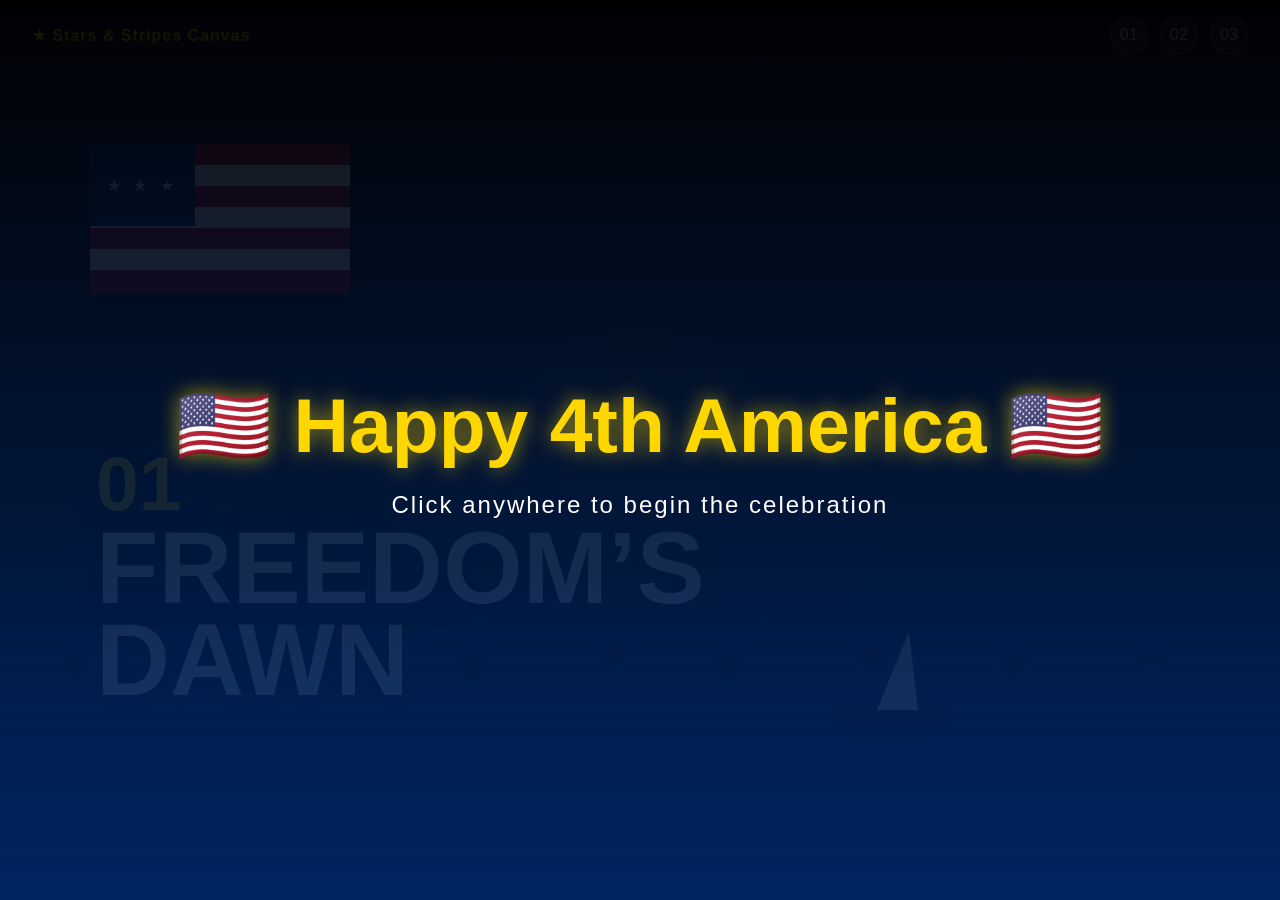
==== index.html @ 4fe8232c "Merge partner's welcome screen with my fixes" ====
<!DOCTYPE html>
<html lang="en">
<head>
  <meta charset="UTF-8" />
  <meta name="viewport" content="width=device-width, initial-scale=1.0" />
  <title>Fireworks Over the Harbor</title>
  <link rel="stylesheet" href="stars-and-stripes.css" />
</head>
<body>

  <div id="welcome-screen">
    <div class="welcome-content">
        <h1>🇺🇸 Happy 4th America 🇺🇸</h1>
        <p>Click anywhere to begin the celebration</p>
    </div>
</div>

  <audio id="bgMusic" loop>
    <source src="assets/music/happy_bday_usa.mp3" type="audio/mpeg">
</audio>

<script>

const welcome = document.getElementById("welcome-screen");
const music = document.getElementById("bgMusic");

welcome.addEventListener("click", () => {

    music.play();

    welcome.classList.add("hidden");

    setTimeout(() => {
        welcome.remove();
    }, 800);

});

</script>
<script>
window.addEventListener("load", () => {
    document.body.addEventListener("click", () => {
        const music = document.getElementById("bgMusic");
        music.play();
    }, { once: true });
});
</script>

  <header class="top-bar">
    <a href="#page1" class="logo">★ Stars & Stripes Canvas</a>

    <nav>
      <a href="#page1" aria-label="Go to Freedom's Dawn">01</a>
      <a href="#page2" aria-label="Go to Patriot's Plaza">02</a>
      <a href="#page3" aria-label="Go to United We Stand">03</a>
    </nav>
  </header>

  <main class="storybook">

    <section id="page1" class="scene dawn">
      <video class="bg-video" autoplay muted loop playsinline>
        <source src="assets/images/fireworks.mp4" type="video/mp4" />
      </video>

      <div class="dark-overlay"></div>
      <div class="stars"></div>
      <div class="flag"></div>
      <div class="water"></div>
      <div class="boat boat-one"></div>
      <div class="crowd"></div>

      <div class="scene-title left-title">
        <span>01</span>
        <h1>Freedom’s Dawn</h1>
      </div>
    </section>

    <section id="page2" class="scene plaza">
      <video class="bg-video" autoplay muted loop playsinline>
        <source src="assets/images/fireworks.mp4" type="video/mp4" />
      </video>

      <div class="dark-overlay"></div>
      <div class="stars"></div>

      <div class="smoke smoke-one"></div>
      <div class="smoke smoke-two"></div>

      <div class="skyline"></div>
      <div class="water reflection-water"></div>

      <div class="boat boat-two"></div>
      <div class="boat boat-three"></div>

      <div class="crowd dancing"></div>

      <div class="scene-title center-title">
        <span>02</span>
        <h1>Patriot’s Plaza</h1>
      </div>
    </section>

    <section id="page3" class="scene unity">
      <video class="bg-video" autoplay muted loop playsinline>
        <source src="assets/images/fireworks.mp4" type="video/mp4" />
      </video>

      <div class="dark-overlay"></div>
      <div class="stars"></div>
      <div class="flag-bg"></div>
      <div class="sparklers"></div>
      <div class="crowd dancing"></div>

      <div class="scene-title right-title">
        <span>03</span>
        <h1>United We Stand</h1>
        <a href="#page1">Restart ★</a>
      </div>

      <footer>
        Built with HTML & CSS 
      </footer>
    </section>

  </main>

</body>
</html>
---- stars-and-stripes.css ----
:root {
  --patriot-blue: #002868;
  --liberty-red: #BF0A30;
  --star-gold: #FFD700;
  --cannon-smoke: #1A1A2E;
  --parchment: #F5F0E8;
  --white: #ffffff;
  --dark-water: #050817;
}

* {
  box-sizing: border-box;
  margin: 0;
  padding: 0;
}

html {
  scroll-behavior: smooth;
}

body {
  font-family: "Segoe UI", Arial, sans-serif;
  background: var(--cannon-smoke);
  color: var(--parchment);
  overflow: hidden;
}

/* Top bar */

.top-bar {
  position: fixed;
  top: 0;
  left: 0;
  z-index: 100;
  width: 100%;
  padding: 1rem 2rem;
  display: flex;
  justify-content: space-between;
  align-items: center;
  background: linear-gradient(
    to bottom,
    rgba(5, 8, 23, 0.9),
    rgba(5, 8, 23, 0)
  );
}

.logo {
  color: var(--star-gold);
  text-decoration: none;
  font-weight: 800;
  letter-spacing: 1px;
}

nav {
  display: flex;
  gap: 0.75rem;
}

nav a {
  width: 38px;
  height: 38px;
  display: grid;
  place-items: center;
  color: var(--white);
  text-decoration: none;
  border: 1px solid rgba(255, 255, 255, 0.35);
  border-radius: 50%;
  background: rgba(255, 255, 255, 0.1);
  transition: 0.3s;
}

nav a:hover,
nav a:focus {
  background: var(--liberty-red);
  outline: 2px solid var(--star-gold);
}

/* Horizontal scroll storybook */

.storybook {
  display: flex;
  width: 300vw;
  height: 100vh;
  overflow-x: auto;
  overflow-y: hidden;
  scroll-snap-type: x mandatory;
}

.scene {
  position: relative;
  width: 100vw;
  height: 100vh;
  flex-shrink: 0;
  scroll-snap-align: start;
  overflow: hidden;
}

/* Full-page video background */

.bg-video {
  position: absolute;
  inset: 0;
  z-index: 1;
  width: 100%;
  height: 100%;
  object-fit: cover;
}

.dark-overlay {
  position: absolute;
  inset: 0;
  z-index: 2;
  background:
    radial-gradient(circle at center, rgba(255, 215, 0, 0.08), transparent 35%),
    linear-gradient(to bottom, rgba(2, 4, 12, 0.25), rgba(2, 4, 12, 0.75));
}

/* Big scene titles */

.scene-title {
  position: absolute;
  z-index: 50;
  max-width: 650px;
  padding: 2rem;
  text-shadow: 0 5px 25px rgba(0, 0, 0, 0.9);
}

.scene-title span {
  display: block;
  color: var(--star-gold);
  font-size: clamp(2.5rem, 6vw, 5rem);
  font-weight: 900;
  line-height: 1;
}

.scene-title h1 {
  color: var(--white);
  font-size: clamp(3rem, 8vw, 7rem);
  line-height: 0.9;
  text-transform: uppercase;
}

.left-title {
  left: 5%;
  bottom: 18%;
}

.center-title {
  left: 50%;
  top: 30%;
  transform: translateX(-50%);
  text-align: center;
}

.right-title {
  right: 5%;
  top: 28%;
  text-align: right;
}

/* Stars */

.stars {
  position: absolute;
  inset: 0;
  z-index: 5;
}

/* Smoke */

.smoke {
  position: absolute;
  z-index: 20;
  width: 190px;
  height: 80px;
  border-radius: 50%;
  background: rgba(245, 240, 232, 0.18);
  filter: blur(18px);
  animation: drift 8s infinite linear;
}

.smoke-one {
  top: 25%;
  left: 45%;
}

.smoke-two {
  top: 18%;
  left: 72%;
  animation-delay: 3s;
}

@keyframes drift {
  from {
    transform: translateX(0);
    opacity: 0.15;
  }

  50% {
    opacity: 0.4;
  }

  to {
    transform: translateX(160px);
    opacity: 0;
  }
}

/* Skyline */

.skyline {
  position: absolute;
  z-index: 15;
  left: 0;
  bottom: 28%;
  width: 100%;
  height: 210px;
  background-color: #070b1c;
  /* window lights — two offset grids baked into the same element,
     so they only ever show up inside the building shapes below */
  background-image:
    radial-gradient(circle 1.5px at center, var(--star-gold) 95%, transparent 100%),
    radial-gradient(circle 1.5px at center, var(--star-gold) 95%, transparent 100%);
  background-size: 30px 24px, 19px 32px;
  background-position: 6px 10px, 14px 4px;
  background-repeat: repeat;
  opacity: 0.9;
  /* jagged rooftops — this is what actually makes it read as a skyline
     instead of a rectangle. No more flat top edge, no more hard line. */
  clip-path: polygon(
    0% 100%, 0% 55%, 4% 55%, 4% 30%, 9% 30%, 9% 68%, 15% 68%, 15% 15%,
    21% 15%, 21% 50%, 27% 50%, 27% 25%, 33% 25%, 33% 72%, 40% 72%, 40% 40%,
    46% 40%, 46% 60%, 52% 60%, 52% 20%, 58% 20%, 58% 48%, 64% 48%, 64% 10%,
    70% 10%, 70% 55%, 76% 55%, 76% 35%, 83% 35%, 83% 65%, 89% 65%, 89% 45%,
    95% 45%, 95% 70%, 100% 70%, 100% 100%
  );
}

/* Harbor water */

.water {
  position: absolute;
  z-index: 30;
  left: 0;
  bottom: 0;
  width: 100%;
  height: 30%;
  background:
    linear-gradient(to bottom, rgba(0, 40, 104, 0.35), var(--dark-water)),
    repeating-linear-gradient(
      to bottom,
      rgba(255, 255, 255, 0.1) 0 2px,
      transparent 2px 16px
    );
  animation: shimmer 4s infinite linear;
}

.reflection-water::before {
  content: "";
  position: absolute;
  inset: 0;
  background:
    radial-gradient(ellipse at 45% 20%, rgba(255, 215, 0, 0.45), transparent 22%),
    radial-gradient(ellipse at 68% 25%, rgba(191, 10, 48, 0.4), transparent 25%),
    radial-gradient(ellipse at 82% 30%, rgba(59, 130, 246, 0.35), transparent 23%);
  filter: blur(7px);
  animation: reflectionPulse 2s infinite alternate;
}

@keyframes shimmer {
  from {
    background-position: 0 0;
  }

  to {
    background-position: 90px 45px;
  }
}

@keyframes reflectionPulse {
  from {
    opacity: 0.3;
    transform: scaleY(0.9);
  }

  to {
    opacity: 0.8;
    transform: scaleY(1.15);
  }
}

/* Boats */

.boat {
  position: absolute;
  z-index: 35;
  width: 120px;
  height: 32px;
  background: #03040a;
  border-radius: 0 0 50px 50px;
  animation: floatBoat 3s infinite ease-in-out;
}

.boat::before {
  content: "";
  position: absolute;
  bottom: 28px;
  left: 45px;
  border-left: 32px solid transparent;
  border-right: 9px solid transparent;
  border-bottom: 78px solid rgba(245, 240, 232, 0.9);
}

.boat-one {
  left: 65%;
  bottom: 18%;
}

.boat-two {
  left: 58%;
  bottom: 20%;
}

.boat-three {
  left: 78%;
  bottom: 17%;
  transform: scale(0.8);
  animation-delay: 1s;
}

@keyframes floatBoat {
  50% {
    transform: translateY(-8px);
  }
}

/* Crowd silhouettes */

.crowd {
  position: absolute;
  z-index: 40;
  left: 0;
  bottom: 22%;
  width: 100%;
  height: 120px;
  background:
    radial-gradient(circle at 6% 70%, #000 0 13px, transparent 14px),
    radial-gradient(circle at 12% 62%, #000 0 11px, transparent 12px),
    radial-gradient(circle at 19% 70%, #000 0 15px, transparent 16px),
    radial-gradient(circle at 28% 64%, #000 0 12px, transparent 13px),
    radial-gradient(circle at 37% 70%, #000 0 14px, transparent 15px),
    radial-gradient(circle at 48% 62%, #000 0 11px, transparent 12px),
    radial-gradient(circle at 57% 70%, #000 0 15px, transparent 16px),
    radial-gradient(circle at 68% 64%, #000 0 12px, transparent 13px),
    radial-gradient(circle at 79% 70%, #000 0 14px, transparent 15px),
    radial-gradient(circle at 90% 62%, #000 0 11px, transparent 12px);
}

.dancing {
  animation: dance 1.2s infinite ease-in-out;
}

@keyframes dance {
  50% {
    transform: translateY(-8px);
  }
}

/* Flag */

.flag {
  position: absolute;
  z-index: 45;
  left: 7%;
  top: 16%;
  width: 260px;
  height: 150px;
  background:
    linear-gradient(
      to bottom,
      var(--liberty-red) 0 14%,
      var(--white) 14% 28%,
      var(--liberty-red) 28% 42%,
      var(--white) 42% 56%,
      var(--liberty-red) 56% 70%,
      var(--white) 70% 84%,
      var(--liberty-red) 84% 100%
    );
  box-shadow: 0 15px 40px rgba(0, 0, 0, 0.5);
  animation: waveFlag 3s infinite ease-in-out;
}

.flag::before {
  content: "★ ★ ★";
  position: absolute;
  left: 0;
  top: 0;
  width: 105px;
  height: 82px;
  background: var(--patriot-blue);
  color: var(--white);
  display: grid;
  place-items: center;
  font-size: 1rem;
  letter-spacing: 4px;
}

.flag-bg {
  position: absolute;
  inset: 0;
  z-index: 4;
  opacity: 0.22;
  background:
    linear-gradient(
      135deg,
      rgba(191, 10, 48, 0.8) 0 12%,
      rgba(255, 255, 255, 0.45) 12% 24%,
      rgba(0, 40, 104, 0.8) 24% 36%,
      rgba(255, 255, 255, 0.45) 36% 48%,
      rgba(191, 10, 48, 0.8) 48% 60%,
      rgba(255, 255, 255, 0.45) 60% 72%,
      rgba(0, 40, 104, 0.8) 72% 100%
    );
  animation: waveFlag 5s infinite ease-in-out;
}

@keyframes waveFlag {
  50% {
    transform: skewY(-4deg) scale(1.04);
  }
}

/* Sparklers */

.sparklers {
  position: absolute;
  z-index: 42;
  left: 15%;
  bottom: 27%;
  width: 70%;
  height: 140px;
  background-image:
    radial-gradient(circle, var(--star-gold) 2px, transparent 4px),
    radial-gradient(circle, white 2px, transparent 4px),
    radial-gradient(circle, var(--liberty-red) 2px, transparent 4px);
  background-size: 45px 45px;
  animation: sparkle 1s infinite alternate;
}

@keyframes sparkle {
  from {
    opacity: 0.25;
    transform: scale(0.98);
  }

  to {
    opacity: 1;
    transform: scale(1.05);
  }
}

footer {
  position: absolute;
  z-index: 70;
  bottom: 1rem;
  width: 100%;
  text-align: center;
  color: var(--parchment);
  font-size: 0.9rem;
}

/* United We Stand Image */

.unity-image {
    position: absolute;
    left: 8%;
    bottom: 12%;
    z-index: 60;
}

.unity-image img {
    width: 350px;
    max-width: 40vw;
    border-radius: 18px;
    border: 4px solid white;
    box-shadow: 0 20px 40px rgba(0,0,0,.45);
    transition: transform .35s ease;
}

.unity-image img:hover {
    transform: scale(1.04);
}
/* Mobile */

@media (max-width: 750px) {
  .top-bar {
    padding: 0.8rem 1rem;
  }

  .logo {
    font-size: 0.85rem;
  }

  nav a {
    width: 32px;
    height: 32px;
    font-size: 0.8rem;
  }

  .scene-title {
    padding: 1rem;
  }

  .left-title,
  .center-title,
  .right-title {
    left: 5%;
    right: auto;
    top: auto;
    bottom: 18%;
    transform: none;
    text-align: left;
  }

  .flag {
    width: 190px;
    height: 110px;
  }

  .flag::before {
    width: 78px;
    height: 60px;
    font-size: 0.7rem;
  }

  .skyline {
    bottom: 30%;
  }

  .crowd {
    bottom: 24%;
  }

  .boat {
    transform: scale(0.7);
  }
}

/* Reduced motion */

@media (prefers-reduced-motion: reduce) {
  * {
    animation-duration: 0.01ms !important;
    animation-iteration-count: 1 !important;
    transition: none !important;
    scroll-behavior: auto !important;
  }

  .bg-video {
    animation: none;
  }
}
/* ===========================
   Welcome Screen
=========================== */

#welcome-screen {
    position: fixed;
    inset: 0;
    background: linear-gradient(
        rgba(0, 0, 0, .92),
        rgba(0, 40, 104, .92)
    );
    display: flex;
    justify-content: center;
    align-items: center;
    z-index: 9999;
    cursor: pointer;
    transition: opacity .8s ease;
}

.welcome-content {
    text-align: center;
    color: white;
    animation: pulseWelcome 2s infinite;
}

.welcome-content h1 {
    font-size: clamp(3rem, 6vw, 5.5rem);
    color: gold;
    margin-bottom: 20px;
    text-shadow: 0 0 20px rgba(255,215,0,.6);
}

.welcome-content p {
    font-size: 1.5rem;
    letter-spacing: 2px;
    color: white;
}

@keyframes pulseWelcome {

    0%,
    100% {
        transform: scale(1);
    }

    50% {
        transform: scale(1.05);
    }
}

#welcome-screen.hidden {
    opacity: 0;
    pointer-events: none;
}
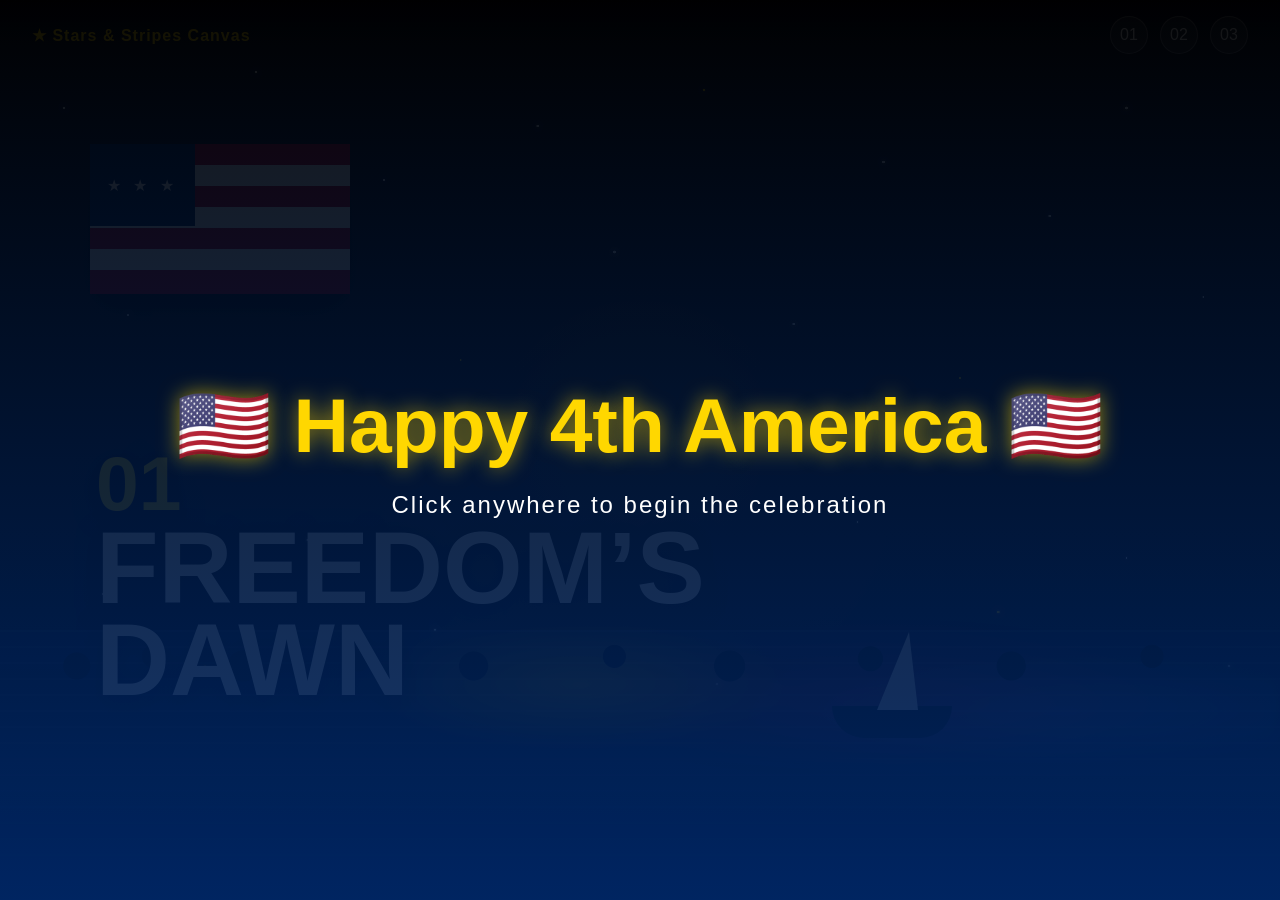
==== commit bec79283: "smoke and stars updated" ====
--- a/index.html
+++ b/index.html
@@ -66,7 +66,7 @@
       <div class="dark-overlay"></div>
       <div class="stars"></div>
       <div class="flag"></div>
-      <div class="water"></div>
+      <div class="water reflection-water"></div>
       <div class="boat boat-one"></div>
       <div class="crowd"></div>
 
@@ -86,6 +86,10 @@
 
       <div class="smoke smoke-one"></div>
       <div class="smoke smoke-two"></div>
+      <div class="smoke smoke-three"></div>
+      <div class="smoke smoke-four"></div>
+      <div class="smoke smoke-five"></div>
+      <div class="smoke smoke-six"></div>
 
       <div class="skyline"></div>
       <div class="water reflection-water"></div>
--- a/stars-and-stripes.css
+++ b/stars-and-stripes.css
@@ -164,45 +164,140 @@
   position: absolute;
   inset: 0;
   z-index: 5;
+  pointer-events: none;
+  opacity: 0.95;
+  filter: drop-shadow(0 0 3px rgba(255,255,255,0.5));
+  background-image:
+    radial-gradient(2.3px 2.3px at 5% 12%, white 50%, transparent 55%),
+    radial-gradient(1.6px 1.6px at 10% 35%, white 50%, transparent 55%),
+    radial-gradient(2.8px 2.8px at 14% 18%, var(--star-gold) 50%, transparent 55%),
+    radial-gradient(1.6px 1.6px at 20% 8%, white 50%, transparent 55%),
+    radial-gradient(2.3px 2.3px at 24% 32%, white 50%, transparent 55%),
+    radial-gradient(2.8px 2.8px at 30% 20%, white 50%, transparent 55%),
+    radial-gradient(1.6px 1.6px at 36% 40%, var(--star-gold) 50%, transparent 55%),
+    radial-gradient(2.3px 2.3px at 42% 14%, white 50%, transparent 55%),
+    radial-gradient(2.8px 2.8px at 48% 28%, white 50%, transparent 55%),
+    radial-gradient(1.6px 1.6px at 55% 10%, var(--star-gold) 50%, transparent 55%),
+    radial-gradient(2.3px 2.3px at 62% 36%, white 50%, transparent 55%),
+    radial-gradient(2.8px 2.8px at 69% 18%, white 50%, transparent 55%),
+    radial-gradient(1.6px 1.6px at 75% 42%, var(--star-gold) 50%, transparent 55%),
+    radial-gradient(2.3px 2.3px at 82% 24%, white 50%, transparent 55%),
+    radial-gradient(2.8px 2.8px at 88% 12%, white 50%, transparent 55%),
+    radial-gradient(1.6px 1.6px at 94% 33%, white 50%, transparent 55%);
+  animation: starTwinkle 3.8s infinite ease-in-out;
+}
+
+.stars::before,
+.stars::after {
+  content: "";
+  position: absolute;
+  inset: 0;
+  background-image:
+    radial-gradient(1.6px 1.6px at 8% 66%, white 50%, transparent 55%),
+    radial-gradient(2.3px 2.3px at 16% 74%, var(--star-gold) 50%, transparent 55%),
+    radial-gradient(1.6px 1.6px at 24% 60%, white 50%, transparent 55%),
+    radial-gradient(2.3px 2.3px at 34% 70%, white 50%, transparent 55%),
+    radial-gradient(1.6px 1.6px at 45% 62%, var(--star-gold) 50%, transparent 55%),
+    radial-gradient(2.3px 2.3px at 56% 76%, white 50%, transparent 55%),
+    radial-gradient(1.6px 1.6px at 67% 58%, white 50%, transparent 55%),
+    radial-gradient(2.3px 2.3px at 78% 68%, var(--star-gold) 50%, transparent 55%),
+    radial-gradient(1.6px 1.6px at 88% 62%, white 50%, transparent 55%),
+    radial-gradient(2.3px 2.3px at 96% 74%, white 50%, transparent 55%);
+  animation: starTwinkle 2.6s infinite ease-in-out reverse;
+}
+
+.stars::after {
+  filter: blur(1px);
+  opacity: 0.55;
+}
+
+@keyframes starTwinkle {
+  0%, 100% {
+    opacity: 0.95;
+    transform: scale(1);
+  }
+
+  50% {
+    opacity: 0.38;
+    transform: scale(1.02);
+  }
 }
 
 /* Smoke */
 
 .smoke {
   position: absolute;
-  z-index: 20;
-  width: 190px;
-  height: 80px;
+  z-index: 18;
+  width: 70px;
+  height: 170px;
+  bottom: 29%;
   border-radius: 50%;
-  background: rgba(245, 240, 232, 0.18);
-  filter: blur(18px);
-  animation: drift 8s infinite linear;
+  pointer-events: none;
+  opacity: 0;
+  background:
+    radial-gradient(ellipse at 50% 85%, rgba(245, 240, 232, 0.45), transparent 45%),
+    radial-gradient(ellipse at 45% 60%, rgba(245, 240, 232, 0.32), transparent 50%),
+    radial-gradient(ellipse at 55% 35%, rgba(245, 240, 232, 0.22), transparent 55%),
+    radial-gradient(ellipse at 50% 12%, rgba(245, 240, 232, 0.12), transparent 60%);
+  filter: blur(8px);
+  transform-origin: bottom center;
+  animation: rooftopSmoke 7s infinite ease-out;
 }
 
 .smoke-one {
-  top: 25%;
-  left: 45%;
+  left: 9%;
+  bottom: 43%;
+  animation-delay: 0s;
 }
 
 .smoke-two {
-  top: 18%;
-  left: 72%;
-  animation-delay: 3s;
-}
-
-@keyframes drift {
-  from {
-    transform: translateX(0);
-    opacity: 0.15;
-  }
-
-  50% {
-    opacity: 0.4;
-  }
-
-  to {
-    transform: translateX(160px);
+  left: 22%;
+  bottom: 55%;
+  animation-delay: 1.2s;
+}
+
+.smoke-three {
+  left: 34%;
+  bottom: 47%;
+  animation-delay: 2.1s;
+}
+
+.smoke-four {
+  left: 52%;
+  bottom: 54%;
+  animation-delay: 0.6s;
+}
+
+.smoke-five {
+  left: 67%;
+  bottom: 58%;
+  animation-delay: 1.8s;
+}
+
+.smoke-six {
+  left: 83%;
+  bottom: 46%;
+  animation-delay: 2.7s;
+}
+
+@keyframes rooftopSmoke {
+  0% {
     opacity: 0;
+    transform: translateY(20px) translateX(0) scale(0.65);
+  }
+
+  18% {
+    opacity: 0.45;
+  }
+
+  55% {
+    opacity: 0.28;
+    transform: translateY(-70px) translateX(18px) scale(1.05);
+  }
+
+  100% {
+    opacity: 0;
+    transform: translateY(-150px) translateX(45px) scale(1.45);
   }
 }
 
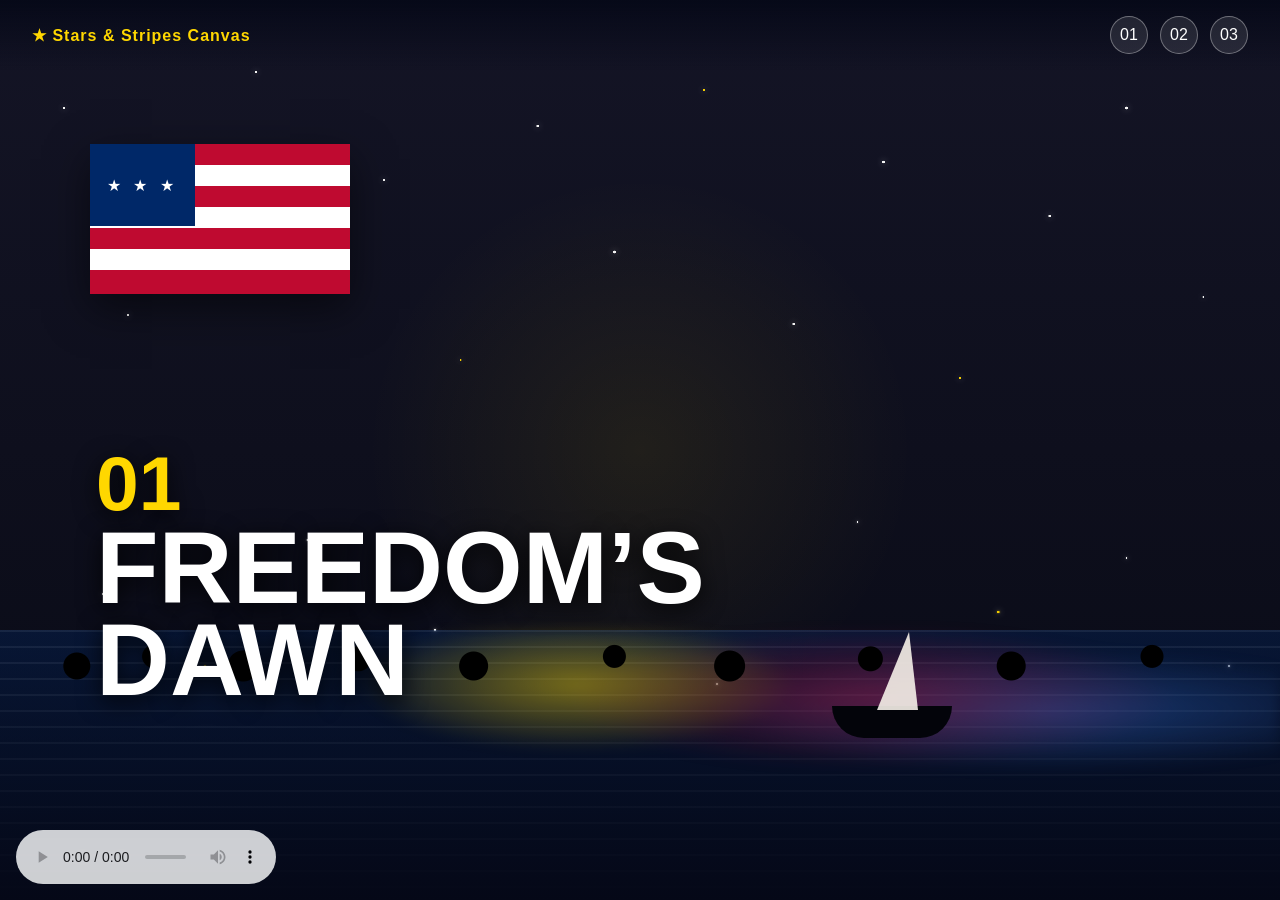
==== commit e3766e7f: "music needs user to play" ====
--- a/index.html
+++ b/index.html
@@ -8,43 +8,15 @@
 </head>
 <body>
 
-  <div id="welcome-screen">
-    <div class="welcome-content">
-        <h1>🇺🇸 Happy 4th America 🇺🇸</h1>
-        <p>Click anywhere to begin the celebration</p>
-    </div>
-</div>
 
   <audio id="bgMusic" loop>
     <source src="assets/music/happy_bday_usa.mp3" type="audio/mpeg">
 </audio>
 
-<script>
-
-const welcome = document.getElementById("welcome-screen");
-const music = document.getElementById("bgMusic");
-
-welcome.addEventListener("click", () => {
-
-    music.play();
-
-    welcome.classList.add("hidden");
-
-    setTimeout(() => {
-        welcome.remove();
-    }, 800);
-
-});
-
-</script>
-<script>
-window.addEventListener("load", () => {
-    document.body.addEventListener("click", () => {
-        const music = document.getElementById("bgMusic");
-        music.play();
-    }, { once: true });
-});
-</script>
+<audio class="music-player" controls loop>
+  <source src="assets/music/happy_bday_usa.mp3" type="audio/mpeg">
+  Your browser does not support the audio element.
+</audio>
 
   <header class="top-bar">
     <a href="#page1" class="logo">★ Stars & Stripes Canvas</a>
@@ -94,12 +66,16 @@
       <div class="skyline"></div>
       <div class="water reflection-water"></div>
 
-      <div class="boat boat-two"></div>
-      <div class="boat boat-three"></div>
+    <div class="boat boat-two"></div>
+<div class="boat boat-three"></div>
 
-      <div class="crowd dancing"></div>
+<!-- Cheering Crowd -->
+<img
+    class="cheering-crowd"
+    src="assets/images/cheering_crowd.png"
+    alt="Cheering Crowd">
 
-      <div class="scene-title center-title">
+<div class="scene-title center-title">
         <span>02</span>
         <h1>Patriot’s Plaza</h1>
       </div>
@@ -111,20 +87,17 @@
       </video>
 
       <div class="dark-overlay"></div>
-      <div class="stars"></div>
-      <div class="flag-bg"></div>
-      <div class="sparklers"></div>
-      <div class="crowd dancing"></div>
-
+      <div class="stars"></div> 
       <div class="scene-title right-title">
         <span>03</span>
         <h1>United We Stand</h1>
         <a href="#page1">Restart ★</a>
       </div>
+<div class="unity-image">
+    <img src="assets/images/unitedwestand.png" alt="United We Stand">
+</div>
 
-      <footer>
-        Built with HTML & CSS 
-      </footer>
+  
     </section>
 
   </main>
--- a/stars-and-stripes.css
+++ b/stars-and-stripes.css
@@ -585,6 +585,35 @@
 .unity-image img:hover {
     transform: scale(1.04);
 }
+
+.cheering-crowd {
+    position: absolute;
+
+    bottom: 20px;
+    left: 20px;
+    transform: translateX(-50%);
+
+    width: 1000px;
+    max-width: 1200px;
+    height: 500px;
+
+    z-index: 50;
+
+    pointer-events: none;
+}
+
+/* Music Player */
+
+.music-player {
+    position: fixed;
+    left: 1rem;
+    bottom: 1rem;
+    width: 260px;
+    z-index: 200;
+
+    opacity: 0.85;
+}
+
 /* Mobile */
 
 @media (max-width: 750px) {
@@ -655,57 +684,3 @@
     animation: none;
   }
 }
-/* ===========================
-   Welcome Screen
-=========================== */
-
-#welcome-screen {
-    position: fixed;
-    inset: 0;
-    background: linear-gradient(
-        rgba(0, 0, 0, .92),
-        rgba(0, 40, 104, .92)
-    );
-    display: flex;
-    justify-content: center;
-    align-items: center;
-    z-index: 9999;
-    cursor: pointer;
-    transition: opacity .8s ease;
-}
-
-.welcome-content {
-    text-align: center;
-    color: white;
-    animation: pulseWelcome 2s infinite;
-}
-
-.welcome-content h1 {
-    font-size: clamp(3rem, 6vw, 5.5rem);
-    color: gold;
-    margin-bottom: 20px;
-    text-shadow: 0 0 20px rgba(255,215,0,.6);
-}
-
-.welcome-content p {
-    font-size: 1.5rem;
-    letter-spacing: 2px;
-    color: white;
-}
-
-@keyframes pulseWelcome {
-
-    0%,
-    100% {
-        transform: scale(1);
-    }
-
-    50% {
-        transform: scale(1.05);
-    }
-}
-
-#welcome-screen.hidden {
-    opacity: 0;
-    pointer-events: none;
-}
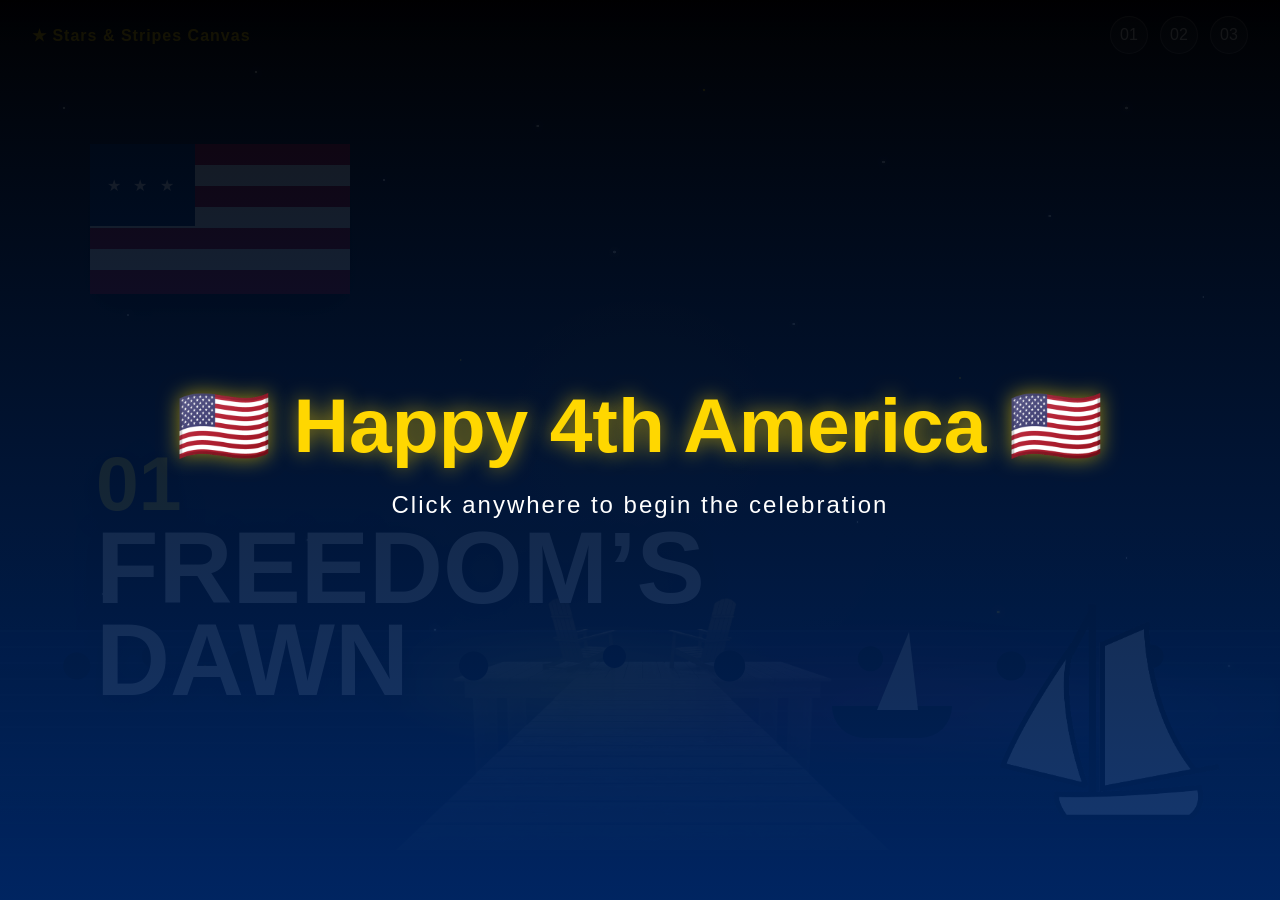
==== commit fca5ecde: "Final HW2 submission" ====
--- a/index.html
+++ b/index.html
@@ -8,15 +8,43 @@
 </head>
 <body>
 
+  <div id="welcome-screen">
+    <div class="welcome-content">
+        <h1>🇺🇸 Happy 4th America 🇺🇸</h1>
+        <p>Click anywhere to begin the celebration</p>
+    </div>
+</div>
 
   <audio id="bgMusic" loop>
     <source src="assets/music/happy_bday_usa.mp3" type="audio/mpeg">
 </audio>
 
-<audio class="music-player" controls loop>
-  <source src="assets/music/happy_bday_usa.mp3" type="audio/mpeg">
-  Your browser does not support the audio element.
-</audio>
+<script>
+
+const welcome = document.getElementById("welcome-screen");
+const music = document.getElementById("bgMusic");
+
+welcome.addEventListener("click", () => {
+
+    music.play();
+
+    welcome.classList.add("hidden");
+
+    setTimeout(() => {
+        welcome.remove();
+    }, 800);
+
+});
+
+</script>
+<script>
+window.addEventListener("load", () => {
+    document.body.addEventListener("click", () => {
+        const music = document.getElementById("bgMusic");
+        music.play();
+    }, { once: true });
+});
+</script>
 
   <header class="top-bar">
     <a href="#page1" class="logo">★ Stars & Stripes Canvas</a>
@@ -38,8 +66,10 @@
       <div class="dark-overlay"></div>
       <div class="stars"></div>
       <div class="flag"></div>
+      <img class="dock-img" src="assets/images/dock.png" alt="Wooden Dock">
       <div class="water reflection-water"></div>
       <div class="boat boat-one"></div>
+      <img class="boat-img boat-page2" src="assets/images/boat.png" alt="Boat">
       <div class="crowd"></div>
 
       <div class="scene-title left-title">
@@ -55,7 +85,7 @@
 
       <div class="dark-overlay"></div>
       <div class="stars"></div>
-
+      <img class="eagle-img" src="assets/images/eagle.png" alt="Patriotic Eagle">
       <div class="smoke smoke-one"></div>
       <div class="smoke smoke-two"></div>
       <div class="smoke smoke-three"></div>
--- a/stars-and-stripes.css
+++ b/stars-and-stripes.css
@@ -602,18 +602,48 @@
     pointer-events: none;
 }
 
-/* Music Player */
-
-.music-player {
-    position: fixed;
-    left: 1rem;
-    bottom: 1rem;
+.eagle-img {
+    position: absolute;
+    top: 80px;
+    right: 50px;
     width: 260px;
-    z-index: 200;
-
-    opacity: 0.85;
-}
-
+    z-index: 55;
+    pointer-events: none;
+}
+
+.boat-img {
+    position: absolute;
+    width: 220px;
+    height: auto;
+    z-index: 45;
+    pointer-events: none;
+    animation: floatBoat 3s infinite ease-in-out;
+}
+
+.boat-page1 {
+    right: 60px;
+    bottom: 80px;
+}
+
+.boat-page2 {
+    right: 60px;
+    bottom: 80px;
+}
+.dock-img{
+    position:absolute;
+
+    left:50%;
+    bottom: 50px;
+
+    transform:translateX(-50%);
+
+    width:500px;
+    height:auto;
+
+    z-index:23;
+
+    pointer-events:none;
+}
 /* Mobile */
 
 @media (max-width: 750px) {
@@ -684,3 +714,57 @@
     animation: none;
   }
 }
+/* ===========================
+   Welcome Screen
+=========================== */
+
+#welcome-screen {
+    position: fixed;
+    inset: 0;
+    background: linear-gradient(
+        rgba(0, 0, 0, .92),
+        rgba(0, 40, 104, .92)
+    );
+    display: flex;
+    justify-content: center;
+    align-items: center;
+    z-index: 9999;
+    cursor: pointer;
+    transition: opacity .8s ease;
+}
+
+.welcome-content {
+    text-align: center;
+    color: white;
+    animation: pulseWelcome 2s infinite;
+}
+
+.welcome-content h1 {
+    font-size: clamp(3rem, 6vw, 5.5rem);
+    color: gold;
+    margin-bottom: 20px;
+    text-shadow: 0 0 20px rgba(255,215,0,.6);
+}
+
+.welcome-content p {
+    font-size: 1.5rem;
+    letter-spacing: 2px;
+    color: white;
+}
+
+@keyframes pulseWelcome {
+
+    0%,
+    100% {
+        transform: scale(1);
+    }
+
+    50% {
+        transform: scale(1.05);
+    }
+}
+
+#welcome-screen.hidden {
+    opacity: 0;
+    pointer-events: none;
+}
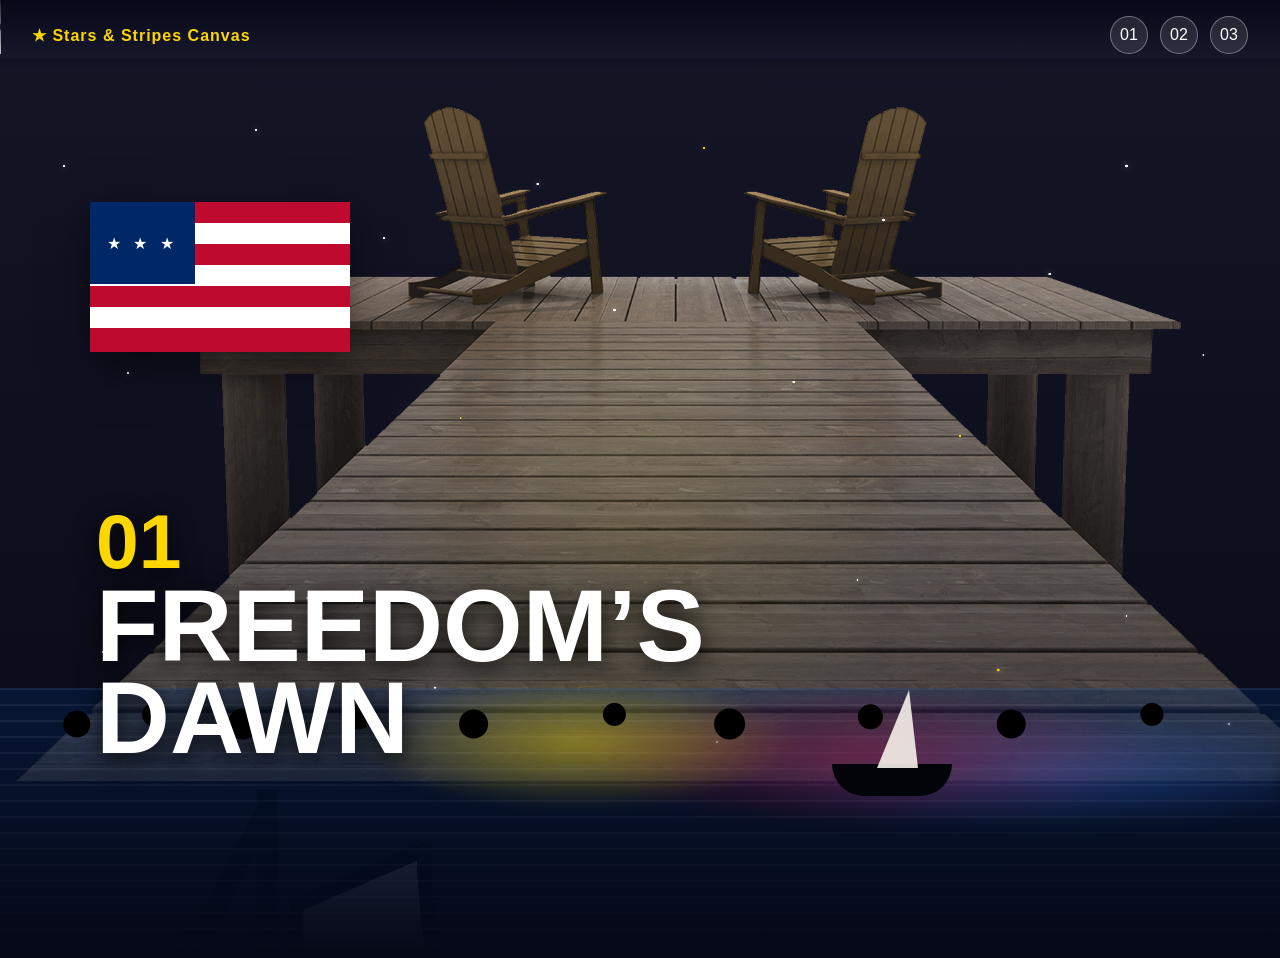
==== commit e5b474ca: "Merge branch 'main' of https://github.com/germinkhalil2/HW2" ====
--- a/index.html
+++ b/index.html
@@ -8,43 +8,15 @@
 </head>
 <body>
 
-  <div id="welcome-screen">
-    <div class="welcome-content">
-        <h1>🇺🇸 Happy 4th America 🇺🇸</h1>
-        <p>Click anywhere to begin the celebration</p>
-    </div>
-</div>
 
   <audio id="bgMusic" loop>
     <source src="assets/music/happy_bday_usa.mp3" type="audio/mpeg">
 </audio>
 
-<script>
-
-const welcome = document.getElementById("welcome-screen");
-const music = document.getElementById("bgMusic");
-
-welcome.addEventListener("click", () => {
-
-    music.play();
-
-    welcome.classList.add("hidden");
-
-    setTimeout(() => {
-        welcome.remove();
-    }, 800);
-
-});
-
-</script>
-<script>
-window.addEventListener("load", () => {
-    document.body.addEventListener("click", () => {
-        const music = document.getElementById("bgMusic");
-        music.play();
-    }, { once: true });
-});
-</script>
+<audio class="music-player" controls loop>
+  <source src="assets/music/happy_bday_usa.mp3" type="audio/mpeg">
+  Your browser does not support the audio element.
+</audio>
 
   <header class="top-bar">
     <a href="#page1" class="logo">★ Stars & Stripes Canvas</a>
--- a/stars-and-stripes.css
+++ b/stars-and-stripes.css
@@ -602,48 +602,7 @@
     pointer-events: none;
 }
 
-.eagle-img {
-    position: absolute;
-    top: 80px;
-    right: 50px;
-    width: 260px;
-    z-index: 55;
-    pointer-events: none;
-}
-
-.boat-img {
-    position: absolute;
-    width: 220px;
-    height: auto;
-    z-index: 45;
-    pointer-events: none;
-    animation: floatBoat 3s infinite ease-in-out;
-}
-
-.boat-page1 {
-    right: 60px;
-    bottom: 80px;
-}
-
-.boat-page2 {
-    right: 60px;
-    bottom: 80px;
-}
-.dock-img{
-    position:absolute;
-
-    left:50%;
-    bottom: 50px;
-
-    transform:translateX(-50%);
-
-    width:500px;
-    height:auto;
-
-    z-index:23;
-
-    pointer-events:none;
-}
+
 /* Mobile */
 
 @media (max-width: 750px) {
@@ -714,57 +673,3 @@
     animation: none;
   }
 }
-/* ===========================
-   Welcome Screen
-=========================== */
-
-#welcome-screen {
-    position: fixed;
-    inset: 0;
-    background: linear-gradient(
-        rgba(0, 0, 0, .92),
-        rgba(0, 40, 104, .92)
-    );
-    display: flex;
-    justify-content: center;
-    align-items: center;
-    z-index: 9999;
-    cursor: pointer;
-    transition: opacity .8s ease;
-}
-
-.welcome-content {
-    text-align: center;
-    color: white;
-    animation: pulseWelcome 2s infinite;
-}
-
-.welcome-content h1 {
-    font-size: clamp(3rem, 6vw, 5.5rem);
-    color: gold;
-    margin-bottom: 20px;
-    text-shadow: 0 0 20px rgba(255,215,0,.6);
-}
-
-.welcome-content p {
-    font-size: 1.5rem;
-    letter-spacing: 2px;
-    color: white;
-}
-
-@keyframes pulseWelcome {
-
-    0%,
-    100% {
-        transform: scale(1);
-    }
-
-    50% {
-        transform: scale(1.05);
-    }
-}
-
-#welcome-screen.hidden {
-    opacity: 0;
-    pointer-events: none;
-}
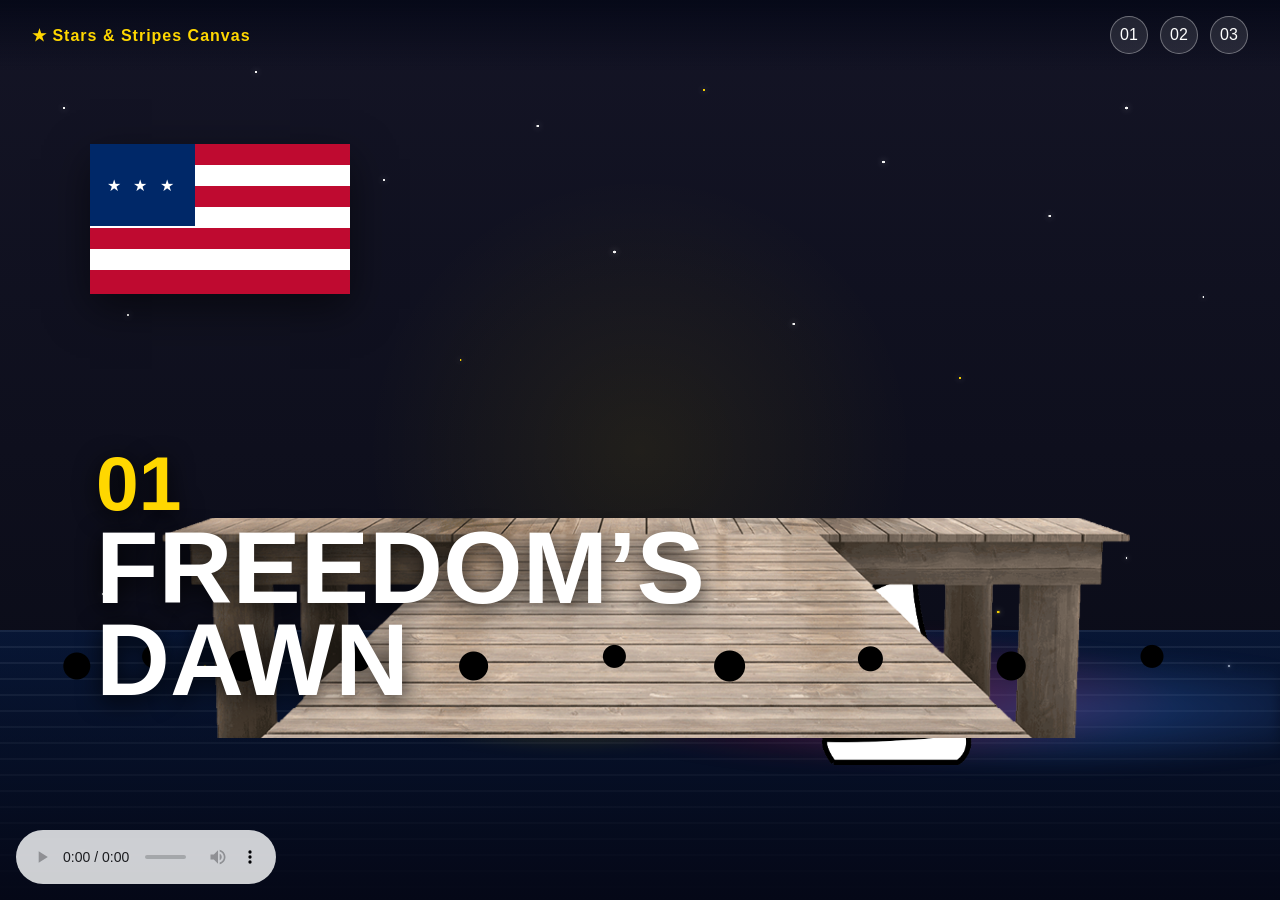
==== commit 98257b82: "Fixed the merging issues" ====
--- a/index.html
+++ b/index.html
@@ -8,10 +8,6 @@
 </head>
 <body>
 
-
-  <audio id="bgMusic" loop>
-    <source src="assets/music/happy_bday_usa.mp3" type="audio/mpeg">
-</audio>
 
 <audio class="music-player" controls loop>
   <source src="assets/music/happy_bday_usa.mp3" type="audio/mpeg">
--- a/stars-and-stripes.css
+++ b/stars-and-stripes.css
@@ -602,6 +602,58 @@
     pointer-events: none;
 }
 
+.music-player {
+  position: fixed;
+  left: 1rem;
+  bottom: 1rem;
+  width: 260px;
+  z-index: 200;
+  opacity: 0.85;
+}
+
+/* Added image assets */
+
+.dock-img {
+  position: absolute;
+  left: 0;
+  bottom: 18%;
+  width: 100%;
+  max-height: 220px;
+  object-fit: cover;
+  z-index: 38;
+  pointer-events: none;
+}
+
+.boat-img {
+  position: absolute;
+  width: 220px;
+  height: auto;
+  z-index: 37;
+  pointer-events: none;
+  animation: floatBoat 3.5s infinite ease-in-out;
+}
+
+.boat-page2 {
+  left: 60%;
+  bottom: 15%;
+}
+
+.eagle-img {
+  position: absolute;
+  right: 8%;
+  top: 14%;
+  width: 160px;
+  height: auto;
+  z-index: 45;
+  pointer-events: none;
+  animation: eagleGlide 4s infinite ease-in-out;
+}
+
+@keyframes eagleGlide {
+  50% {
+    transform: translateY(-10px) rotate(-2deg);
+  }
+}
 
 /* Mobile */
 
